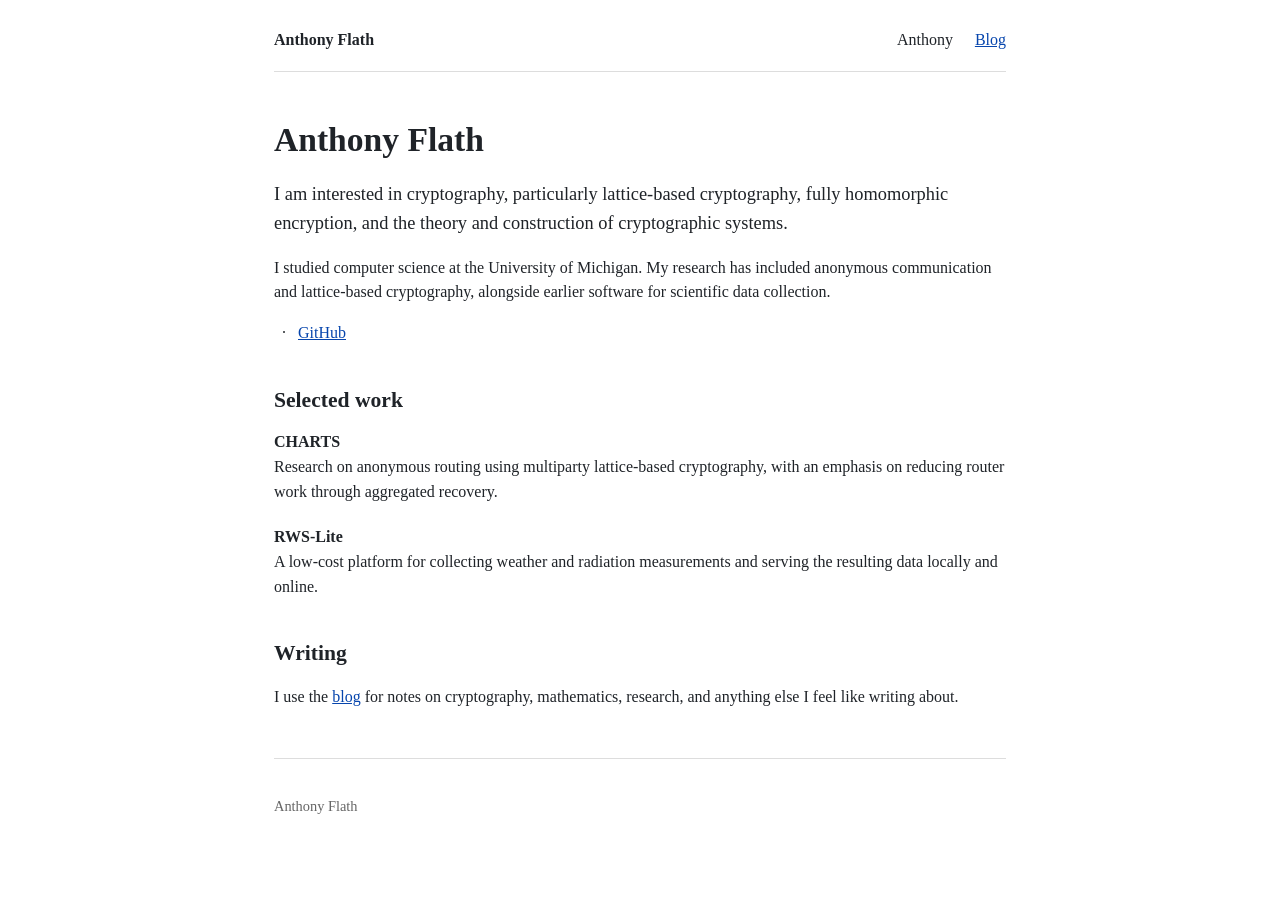
==== index.html @ e33ac689 "tmp" ====
<!doctype html>
<html lang="en">
<head>
  <meta charset="utf-8">
  <meta name="viewport" content="width=device-width, initial-scale=1">
  <meta name="description" content="Anthony Flath — computer science, cryptography, and research.">
  <title>Anthony Flath</title>
  <link rel="stylesheet" href="assets/style.css">
</head>
<body>
  <header class="site-header">
    <a class="site-name" href="./">Anthony Flath</a>
    <nav aria-label="Main navigation">
      <a class="active" href="./">Anthony</a>
      <a href="blog/">Blog</a>
    </nav>
  </header>

  <main>
    <h1>Anthony Flath</h1>
    <p class="lead">
      I am interested in cryptography, particularly lattice-based cryptography,
      fully homomorphic encryption, and the theory and construction of cryptographic systems.
    </p>

    <p>
      I studied computer science at the University of Michigan. My research has included
      anonymous communication and lattice-based cryptography, alongside earlier software
      for scientific data collection.
    </p>

    <p class="links">
      <span aria-hidden="true">·</span>
      <a href="https://github.com/anthony-s-flath">GitHub</a>
    </p>

    <section>
      <h2>Selected work</h2>

      <!-- Keep this list short. Delete anything you do not want on the site. -->
      <article class="work-item">
        <h3>CHARTS</h3>
        <p>
          Research on anonymous routing using multiparty lattice-based cryptography,
          with an emphasis on reducing router work through aggregated recovery.
        </p>
      </article>

      <article class="work-item">
        <h3>RWS-Lite</h3>
        <p>
          A low-cost platform for collecting weather and radiation measurements and
          serving the resulting data locally and online.
        </p>
      </article>
    </section>

    <section>
      <h2>Writing</h2>
      <p>
        I use the <a href="blog/">blog</a> for notes on cryptography, mathematics,
        research, and anything else I feel like writing about.
      </p>
    </section>
  </main>

  <footer>
    <p>Anthony Flath</p>
  </footer>
</body>
</html>
---- assets/style.css ----
:root {
  font-family: Georgia, "Times New Roman", serif;
  color: #1f2328;
  background: #fff;
  line-height: 1.55;
}

* { box-sizing: border-box; }

body {
  max-width: 780px;
  margin: 0 auto;
  padding: 0 24px;
}

.site-header {
  display: flex;
  justify-content: space-between;
  align-items: baseline;
  gap: 24px;
  padding: 28px 0 18px;
  border-bottom: 1px solid #ddd;
}

.site-name {
  color: inherit;
  font-weight: 700;
  text-decoration: none;
}

nav { white-space: nowrap; }
nav a { margin-left: 18px; }
nav a.active { color: inherit; text-decoration: none; }

a { color: #0645ad; }
a:hover { text-decoration-thickness: 2px; }

main { padding: 48px 0 32px; }
section { margin-top: 42px; }

h1, h2, h3 { line-height: 1.2; }
h1 { font-size: 2.1rem; margin: 0 0 20px; }
h2 { font-size: 1.35rem; margin-bottom: 18px; }
h3 { font-size: 1rem; margin-bottom: 4px; }

.lead { font-size: 1.15rem; }
.muted, .post-meta, figcaption { color: #666; }
.links span { margin: 0 8px; }
.work-item { margin: 0 0 22px; }
.work-item p { margin-top: 4px; }

.post-list {
  list-style: none;
  padding: 0;
}
.post-list li { margin: 0 0 14px; }
.post-list time {
  display: inline-block;
  width: 145px;
  color: #666;
}

figure { margin: 32px 0; }
figure img { width: 100%; height: auto; }
figcaption { font-size: .9rem; margin-top: 8px; }
code { font-family: ui-monospace, SFMono-Regular, Menlo, Consolas, monospace; }

footer {
  padding: 22px 0 40px;
  border-top: 1px solid #ddd;
  color: #666;
  font-size: .9rem;
}

@media (max-width: 560px) {
  .site-header { display: block; }
  nav { margin-top: 10px; }
  nav a { margin: 0 18px 0 0; }
  .post-list time { display: block; width: auto; }
}
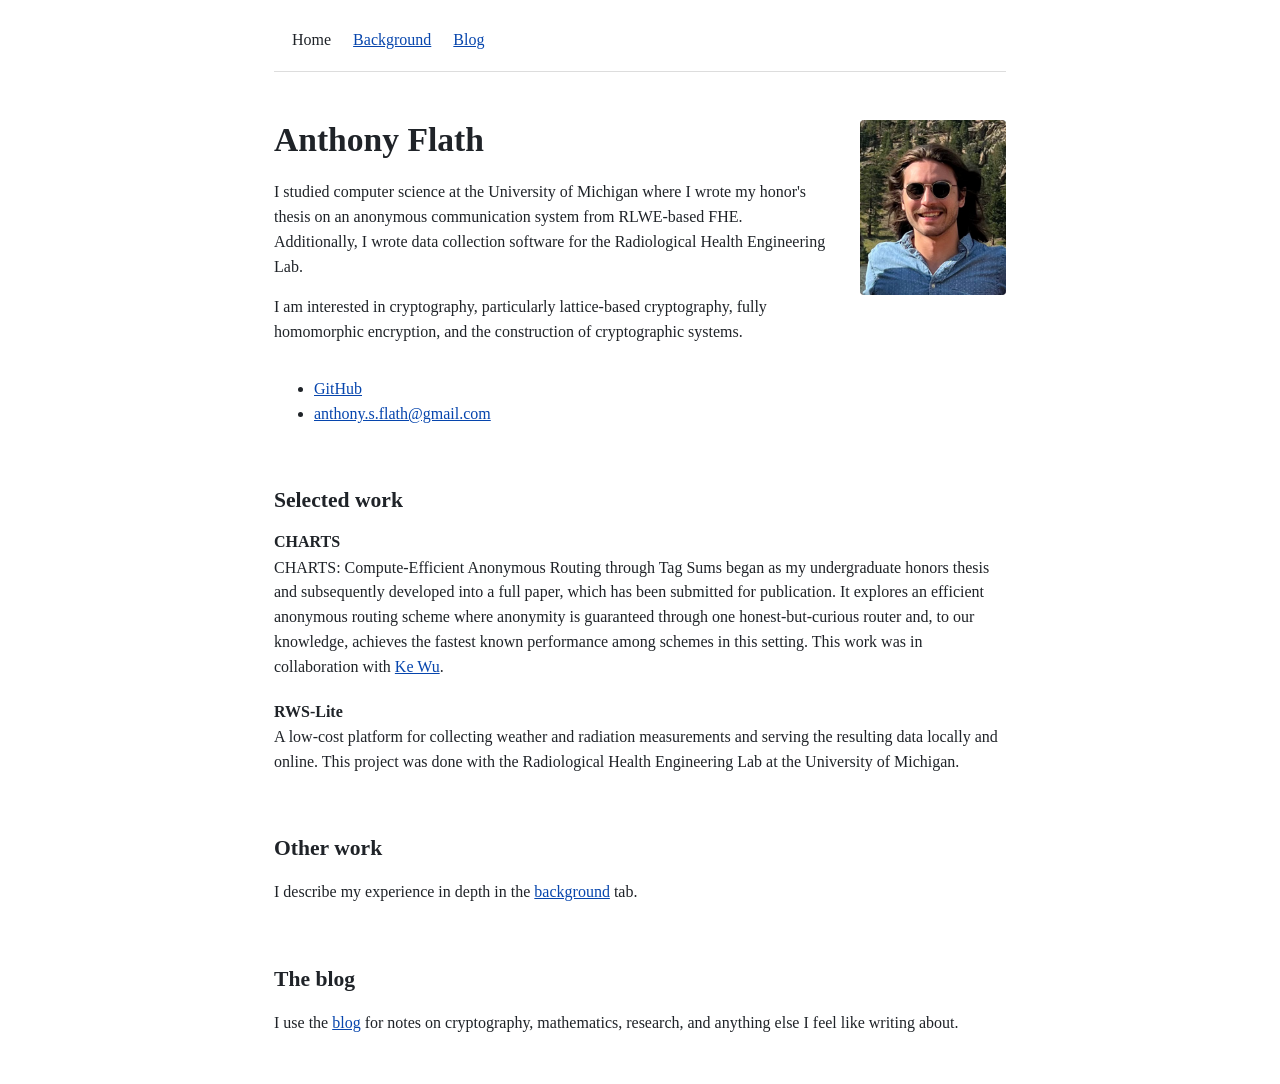
==== commit 790eae43: "initializing the site" ====
--- a/index.html
+++ b/index.html
@@ -1,71 +1,88 @@
 <!doctype html>
 <html lang="en">
+
 <head>
-  <meta charset="utf-8">
-  <meta name="viewport" content="width=device-width, initial-scale=1">
-  <meta name="description" content="Anthony Flath — computer science, cryptography, and research.">
-  <title>Anthony Flath</title>
-  <link rel="stylesheet" href="assets/style.css">
+    <meta charset="utf-8">
+    <meta name="viewport" content="width=device-width, initial-scale=1">
+    <meta name="description" content="Anthony Flath's website.">
+    <title>Anthony Flath</title>
+    <link rel="stylesheet" href="assets/style.css">
 </head>
+
 <body>
-  <header class="site-header">
-    <a class="site-name" href="./">Anthony Flath</a>
-    <nav aria-label="Main navigation">
-      <a class="active" href="./">Anthony</a>
-      <a href="blog/">Blog</a>
-    </nav>
-  </header>
+    <header class="site-header">
+        <nav aria-label="Main navigation">
+            <a class="active" href="./">Home</a>
+            <a href="background" aria-current="page">Background</a>
+            <a href="blog/">Blog</a>
+        </nav>
+    </header>
 
-  <main>
-    <h1>Anthony Flath</h1>
-    <p class="lead">
-      I am interested in cryptography, particularly lattice-based cryptography,
-      fully homomorphic encryption, and the theory and construction of cryptographic systems.
-    </p>
+    <main>
+        <div class="intro">
+            <div class="intro-text">
+                <h1>Anthony Flath</h1>
+                <p>
+                    I studied computer science at the University of Michigan where I wrote my honor's thesis on an
+                    anonymous communication system from RLWE-based FHE.
+                    Additionally, I wrote data collection software for the Radiological Health Engineering Lab.
+                </p>
+                <p>
+                    I am interested in cryptography, particularly lattice-based cryptography, fully homomorphic
+                    encryption, and the construction of cryptographic systems.
+                </p>
+            </div>
 
-    <p>
-      I studied computer science at the University of Michigan. My research has included
-      anonymous communication and lattice-based cryptography, alongside earlier software
-      for scientific data collection.
-    </p>
+            <img class="profile-photo" src="assets/profile.png" alt="Anthony Flath">
+        </div>
 
-    <p class="links">
-      <span aria-hidden="true">·</span>
-      <a href="https://github.com/anthony-s-flath">GitHub</a>
-    </p>
 
-    <section>
-      <h2>Selected work</h2>
 
-      <!-- Keep this list short. Delete anything you do not want on the site. -->
-      <article class="work-item">
-        <h3>CHARTS</h3>
-        <p>
-          Research on anonymous routing using multiparty lattice-based cryptography,
-          with an emphasis on reducing router work through aggregated recovery.
-        </p>
-      </article>
+        <ul class="links">
+                <li><a href="https://github.com/anthony-s-flath">GitHub</a></li>
+                <li><a href="mailto:anthony.s.flath@gmail.com">anthony.s.flath@gmail.com</a></li>
+        </ul>
 
-      <article class="work-item">
-        <h3>RWS-Lite</h3>
-        <p>
-          A low-cost platform for collecting weather and radiation measurements and
-          serving the resulting data locally and online.
-        </p>
-      </article>
-    </section>
+        <section>
+            <h2>Selected work</h2>
 
-    <section>
-      <h2>Writing</h2>
-      <p>
-        I use the <a href="blog/">blog</a> for notes on cryptography, mathematics,
-        research, and anything else I feel like writing about.
-      </p>
-    </section>
-  </main>
+            <article class="work-item">
+                <h3>CHARTS</h3>
+                <p>
+                    CHARTS: Compute-Efficient Anonymous Routing through Tag Sums began as my undergraduate honors thesis
+                    and subsequently developed into a full paper, which has been submitted for publication.
+                    It explores an efficient anonymous routing scheme where anonymity is guaranteed through one
+                    honest-but-curious router and, to our knowledge, achieves the fastest known performance among
+                    schemes in this setting.
+                    This work was in collaboration with <a href="https://kewucse.com">Ke Wu</a>.
+                </p>
+            </article>
 
-  <footer>
-    <p>Anthony Flath</p>
-  </footer>
+            <article class="work-item">
+                <h3>RWS-Lite</h3>
+                <p>
+                    A low-cost platform for collecting weather and radiation measurements and serving the resulting data
+                    locally and online.
+                    This project was done with the Radiological Health Engineering Lab at the University of Michigan.
+                </p>
+            </article>
+        </section>
+
+        <section>
+            <h2>Other work</h2>
+            <p>
+                I describe my experience in depth in the <a href="background/">background</a> tab.
+            </p>
+        </section>
+
+        <section>
+            <h2>The blog</h2>
+            <p>
+                I use the <a href="blog/">blog</a> for notes on cryptography, mathematics, research, and anything else I
+                feel like writing about.
+            </p>
+        </section>
+    </main>
 </body>
+
 </html>
--- a/assets/style.css
+++ b/assets/style.css
@@ -36,7 +36,7 @@
 a:hover { text-decoration-thickness: 2px; }
 
 main { padding: 48px 0 32px; }
-section { margin-top: 42px; }
+section { margin-top: 62px; }
 
 h1, h2, h3 { line-height: 1.2; }
 h1 { font-size: 2.1rem; margin: 0 0 20px; }
@@ -78,3 +78,30 @@
   nav a { margin: 0 18px 0 0; }
   .post-list time { display: block; width: auto; }
 }
+
+.intro {
+  display: flex;
+  align-items: flex-start;
+  justify-content: space-between;
+  gap: 2rem;
+}
+
+.profile-photo {
+  width: 150px;
+  height: 175px;
+  object-fit: cover;
+  border-radius: 4px;
+}
+
+#experience article {
+    padding: 0 0 1rem;
+    border-bottom: 1px solid #ddd;
+}
+
+.subtitle {
+    margin-top: -0.5rem;
+    margin-bottom: 2.5rem;
+    color: #666;
+    font-size: 0.95rem;
+}
+
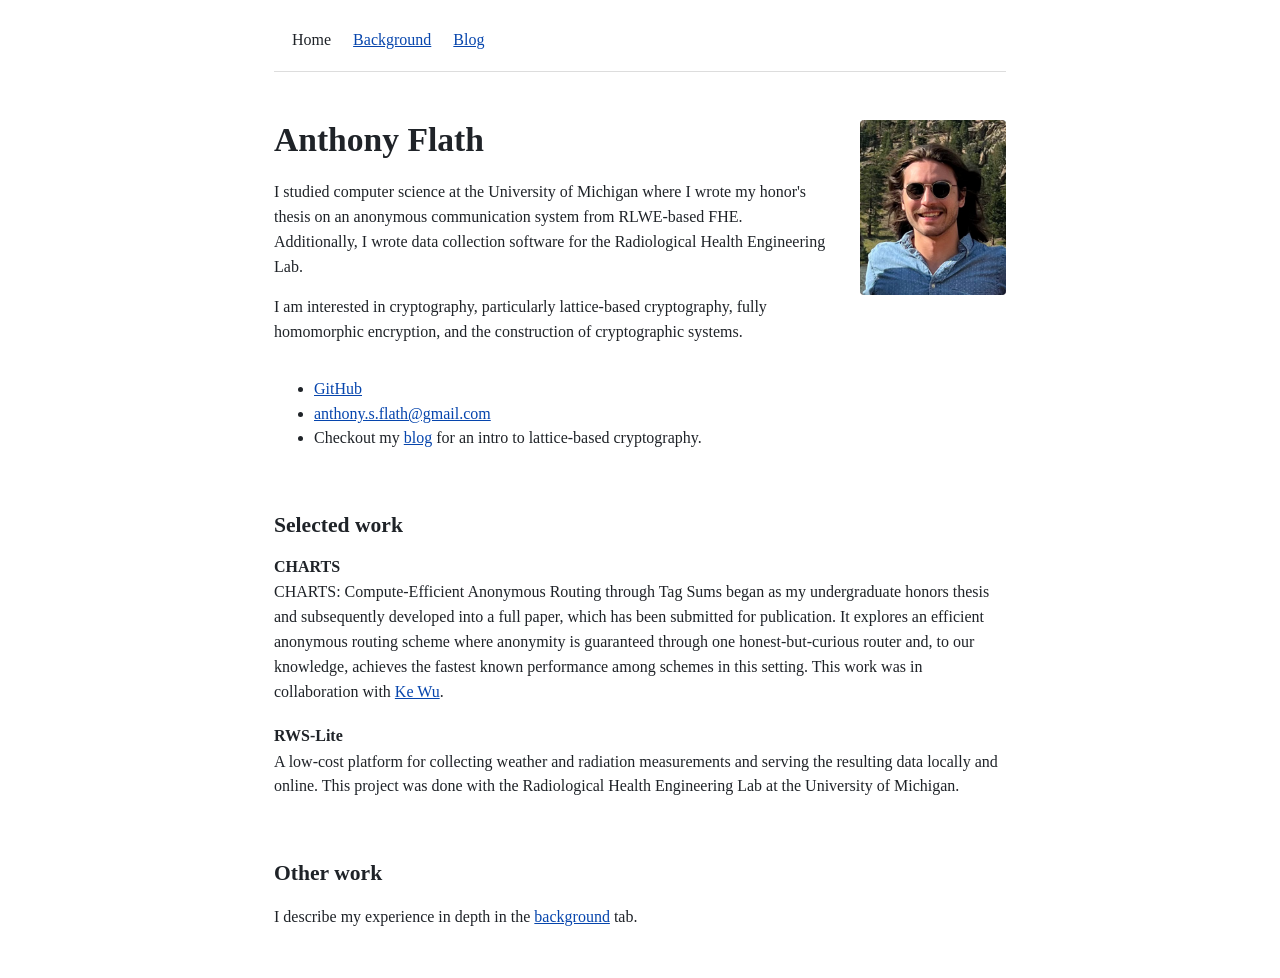
==== commit 96ed70ed: "updated landing page" ====
--- a/index.html
+++ b/index.html
@@ -6,14 +6,14 @@
     <meta name="viewport" content="width=device-width, initial-scale=1">
     <meta name="description" content="Anthony Flath's website.">
     <title>Anthony Flath</title>
-    <link rel="stylesheet" href="assets/style.css">
+    <link rel="stylesheet" href="/assets/css/style.css">
 </head>
 
 <body>
     <header class="site-header">
         <nav aria-label="Main navigation">
             <a class="active" href="./">Home</a>
-            <a href="background" aria-current="page">Background</a>
+            <a href="background/" aria-current="page">Background</a>
             <a href="blog/">Blog</a>
         </nav>
     </header>
@@ -33,7 +33,7 @@
                 </p>
             </div>
 
-            <img class="profile-photo" src="assets/profile.png" alt="Anthony Flath">
+            <img class="profile-photo" src="assets/png/profile.png" alt="Anthony Flath">
         </div>
 
 
@@ -41,6 +41,7 @@
         <ul class="links">
                 <li><a href="https://github.com/anthony-s-flath">GitHub</a></li>
                 <li><a href="mailto:anthony.s.flath@gmail.com">anthony.s.flath@gmail.com</a></li>
+                <li>Checkout my <a href="/blog/">blog</a> for an intro to lattice-based cryptography.</li>
         </ul>
 
         <section>
@@ -74,14 +75,6 @@
                 I describe my experience in depth in the <a href="background/">background</a> tab.
             </p>
         </section>
-
-        <section>
-            <h2>The blog</h2>
-            <p>
-                I use the <a href="blog/">blog</a> for notes on cryptography, mathematics, research, and anything else I
-                feel like writing about.
-            </p>
-        </section>
     </main>
 </body>
 
--- a/assets/css/style.css
+++ b/assets/css/style.css
@@ -0,0 +1,107 @@
+:root {
+  font-family: Georgia, "Times New Roman", serif;
+  color: #1f2328;
+  background: #fff;
+  line-height: 1.55;
+}
+
+* { box-sizing: border-box; }
+
+body {
+  max-width: 780px;
+  margin: 0 auto;
+  padding: 0 24px;
+}
+
+.site-header {
+  display: flex;
+  justify-content: space-between;
+  align-items: baseline;
+  gap: 24px;
+  padding: 28px 0 18px;
+  border-bottom: 1px solid #ddd;
+}
+
+.site-name {
+  color: inherit;
+  font-weight: 700;
+  text-decoration: none;
+}
+
+nav { white-space: nowrap; }
+nav a { margin-left: 18px; }
+nav a.active { color: inherit; text-decoration: none; }
+
+a { color: #0645ad; }
+a:hover { text-decoration-thickness: 2px; }
+
+main { padding: 48px 0 32px; }
+section { margin-top: 62px; }
+
+h1, h2, h3 { line-height: 1.2; }
+h1 { font-size: 2.1rem; margin: 0 0 20px; }
+h2 { font-size: 1.35rem; margin-bottom: 18px; }
+h3 { font-size: 1rem; margin-bottom: 4px; }
+
+.lead { font-size: 1.15rem; }
+.muted, .post-meta, figcaption { color: #666; }
+.links span { margin: 0 8px; }
+.work-item { margin: 0 0 22px; }
+.work-item p { margin-top: 4px; }
+
+.post-list {
+  list-style: none;
+  padding: 0;
+}
+.post-list li { margin: 0 0 14px; }
+.post-list time {
+  display: inline-block;
+  width: 145px;
+  color: #666;
+}
+
+figure { margin: 32px 0; }
+figure img { width: 100%; height: auto; }
+figcaption { font-size: .9rem; margin-top: 8px; }
+code { font-family: ui-monospace, SFMono-Regular, Menlo, Consolas, monospace; }
+
+footer {
+  padding: 22px 0 40px;
+  border-top: 1px solid #ddd;
+  color: #666;
+  font-size: .9rem;
+}
+
+@media (max-width: 560px) {
+  .site-header { display: block; }
+  nav { margin-top: 10px; }
+  nav a { margin: 0 18px 0 0; }
+  .post-list time { display: block; width: auto; }
+}
+
+.intro {
+  display: flex;
+  align-items: flex-start;
+  justify-content: space-between;
+  gap: 2rem;
+}
+
+.profile-photo {
+  width: 150px;
+  height: 175px;
+  object-fit: cover;
+  border-radius: 4px;
+}
+
+#experience article {
+    padding: 0 0 1rem;
+    border-bottom: 1px solid #ddd;
+}
+
+.subtitle {
+    margin-top: -0.5rem;
+    margin-bottom: 2.5rem;
+    color: #666;
+    font-size: 0.95rem;
+}
+
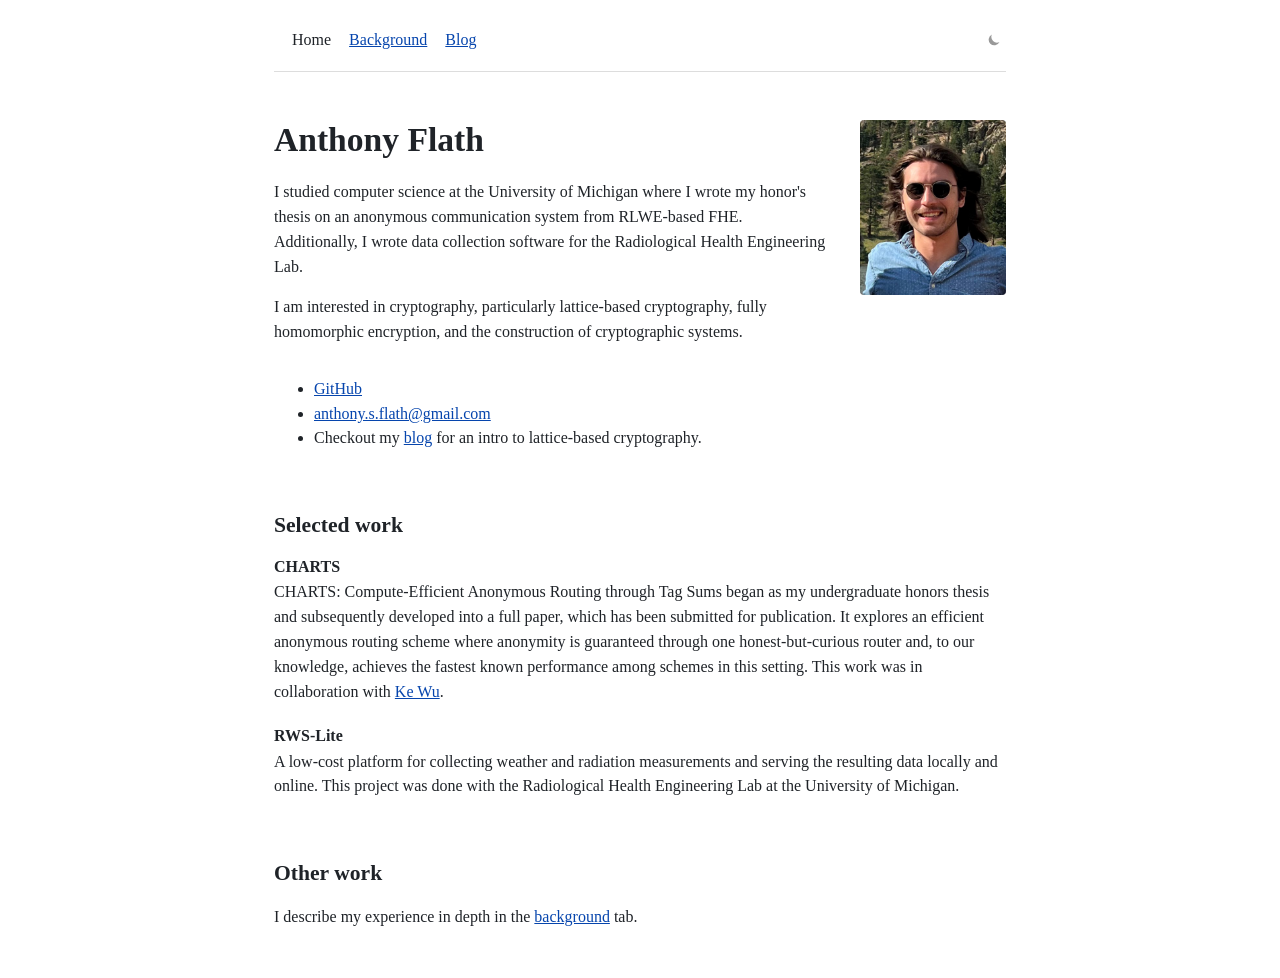
==== commit 8a2e2ade: "night button because my eyes hurt" ====
--- a/index.html
+++ b/index.html
@@ -7,6 +7,7 @@
     <meta name="description" content="Anthony Flath's website.">
     <title>Anthony Flath</title>
     <link rel="stylesheet" href="/assets/css/style.css">
+    <script src="/assets/js/theme.js"></script>
 </head>
 
 <body>
--- a/assets/css/style.css
+++ b/assets/css/style.css
@@ -1,11 +1,32 @@
 :root {
   font-family: Georgia, "Times New Roman", serif;
-  color: #1f2328;
-  background: #fff;
+
+  --background: #fff;
+  --foreground: #1f2328;
+  --muted: #666;
+  --verymuted: #999;
+  --border: #ddd;
+  --link: #0645ad;
+
+  color: var(--foreground);
+  background: var(--background);
+  color-scheme: light;
   line-height: 1.55;
 }
 
-* { box-sizing: border-box; }
+html[data-theme="dark"] {
+  --background: #0d1117;
+  --foreground: #e6edf3;
+  --muted: #9da7b3;
+  --border: #30363d;
+  --link: #58a6ff;
+
+  color-scheme: dark;
+}
+
+* {
+  box-sizing: border-box;
+}
 
 body {
   max-width: 780px;
@@ -19,7 +40,7 @@
   align-items: baseline;
   gap: 24px;
   padding: 28px 0 18px;
-  border-bottom: 1px solid #ddd;
+  border-bottom: 1px solid var(--border);
 }
 
 .site-name {
@@ -28,55 +49,119 @@
   text-decoration: none;
 }
 
-nav { white-space: nowrap; }
-nav a { margin-left: 18px; }
-nav a.active { color: inherit; text-decoration: none; }
-
-a { color: #0645ad; }
-a:hover { text-decoration-thickness: 2px; }
-
-main { padding: 48px 0 32px; }
-section { margin-top: 62px; }
-
-h1, h2, h3 { line-height: 1.2; }
-h1 { font-size: 2.1rem; margin: 0 0 20px; }
-h2 { font-size: 1.35rem; margin-bottom: 18px; }
-h3 { font-size: 1rem; margin-bottom: 4px; }
-
-.lead { font-size: 1.15rem; }
-.muted, .post-meta, figcaption { color: #666; }
-.links span { margin: 0 8px; }
-.work-item { margin: 0 0 22px; }
-.work-item p { margin-top: 4px; }
+nav {
+  white-space: nowrap;
+  display: flex;
+  align-items: baseline;
+  width: 100%;
+}
+
+nav a {
+  margin-left: 18px;
+}
+
+nav a.active {
+  color: inherit;
+  text-decoration: none;
+}
+
+a {
+  color: var(--link);
+}
+
+a:hover {
+  text-decoration-thickness: 2px;
+}
+
+main {
+  padding: 48px 0 32px;
+}
+
+section {
+  margin-top: 62px;
+}
+
+h1,
+h2,
+h3 {
+  line-height: 1.2;
+}
+
+h1 {
+  font-size: 2.1rem;
+  margin: 0 0 20px;
+}
+
+h2 {
+  font-size: 1.35rem;
+  margin-bottom: 18px;
+}
+
+h3 {
+  font-size: 1rem;
+  margin-bottom: 4px;
+}
+
+.lead {
+  font-size: 1.15rem;
+}
+
+.muted,
+.post-meta,
+figcaption {
+  color: var(--muted);
+}
+
+.links span {
+  margin: 0 8px;
+}
+
+.work-item {
+  margin: 0 0 22px;
+}
+
+.work-item p {
+  margin-top: 4px;
+}
 
 .post-list {
   list-style: none;
   padding: 0;
 }
-.post-list li { margin: 0 0 14px; }
+
+.post-list li {
+  margin: 0 0 14px;
+}
+
 .post-list time {
   display: inline-block;
   width: 145px;
-  color: #666;
-}
-
-figure { margin: 32px 0; }
-figure img { width: 100%; height: auto; }
-figcaption { font-size: .9rem; margin-top: 8px; }
-code { font-family: ui-monospace, SFMono-Regular, Menlo, Consolas, monospace; }
+  color: var(--muted);
+}
+
+figure {
+  margin: 32px 0;
+}
+
+figure img {
+  width: 100%;
+  height: auto;
+}
+
+figcaption {
+  font-size: .9rem;
+  margin-top: 8px;
+}
+
+code {
+  font-family: ui-monospace, SFMono-Regular, Menlo, Consolas, monospace;
+}
 
 footer {
   padding: 22px 0 40px;
-  border-top: 1px solid #ddd;
-  color: #666;
+  border-top: 1px solid var(--border);
+  color: var(--muted);
   font-size: .9rem;
-}
-
-@media (max-width: 560px) {
-  .site-header { display: block; }
-  nav { margin-top: 10px; }
-  nav a { margin: 0 18px 0 0; }
-  .post-list time { display: block; width: auto; }
 }
 
 .intro {
@@ -94,14 +179,98 @@
 }
 
 #experience article {
-    padding: 0 0 1rem;
-    border-bottom: 1px solid #ddd;
+  padding: 0 0 1rem;
+  border-bottom: 1px solid var(--border);
 }
 
 .subtitle {
-    margin-top: -0.5rem;
-    margin-bottom: 2.5rem;
-    color: #666;
-    font-size: 0.95rem;
-}
-
+  margin-top: -0.5rem;
+  margin-bottom: 2.5rem;
+  color: var(--muted);
+  font-size: 0.95rem;
+}
+
+
+/*
+ * Theme control
+ */
+
+.theme-toggle {
+  margin-left: auto;
+  width: 24px;
+  height: 24px;
+  padding: 2px;
+  border: 0;
+  border-radius: 4px;
+  background: transparent;
+  color: var(--verymuted);
+
+  display: inline-flex;
+  align-self: center;
+  align-items: center;
+  justify-content: center;
+
+  font: inherit;
+  line-height: 1;
+
+  cursor: pointer;
+
+  transition: color 0.15s ease;
+}
+
+.theme-toggle:hover {
+  color: var(--foreground);
+}
+
+.theme-toggle:focus-visible {
+  outline: 1px solid var(--border);
+  outline-offset: 2px;
+}
+
+.theme-icon {
+  display: inline-flex;
+  width: 16px;
+  height: 16px;
+}
+
+.theme-icon svg {
+  display: block;
+  width: 100%;
+  height: 100%;
+}
+
+.theme-icon-sun {
+  display: none;
+}
+
+html[data-theme="dark"] .theme-icon-moon {
+  display: none;
+}
+
+html[data-theme="dark"] .theme-icon-sun {
+  display: inline-flex;
+}
+
+
+@media (max-width: 560px) {
+  .site-header {
+    display: block;
+  }
+
+  nav {
+    margin-top: 10px;
+  }
+
+  nav a {
+    margin: 0 18px 0 0;
+  }
+
+  .theme-toggle {
+    margin-left: auto;
+  }
+
+  .post-list time {
+    display: block;
+    width: auto;
+  }
+}
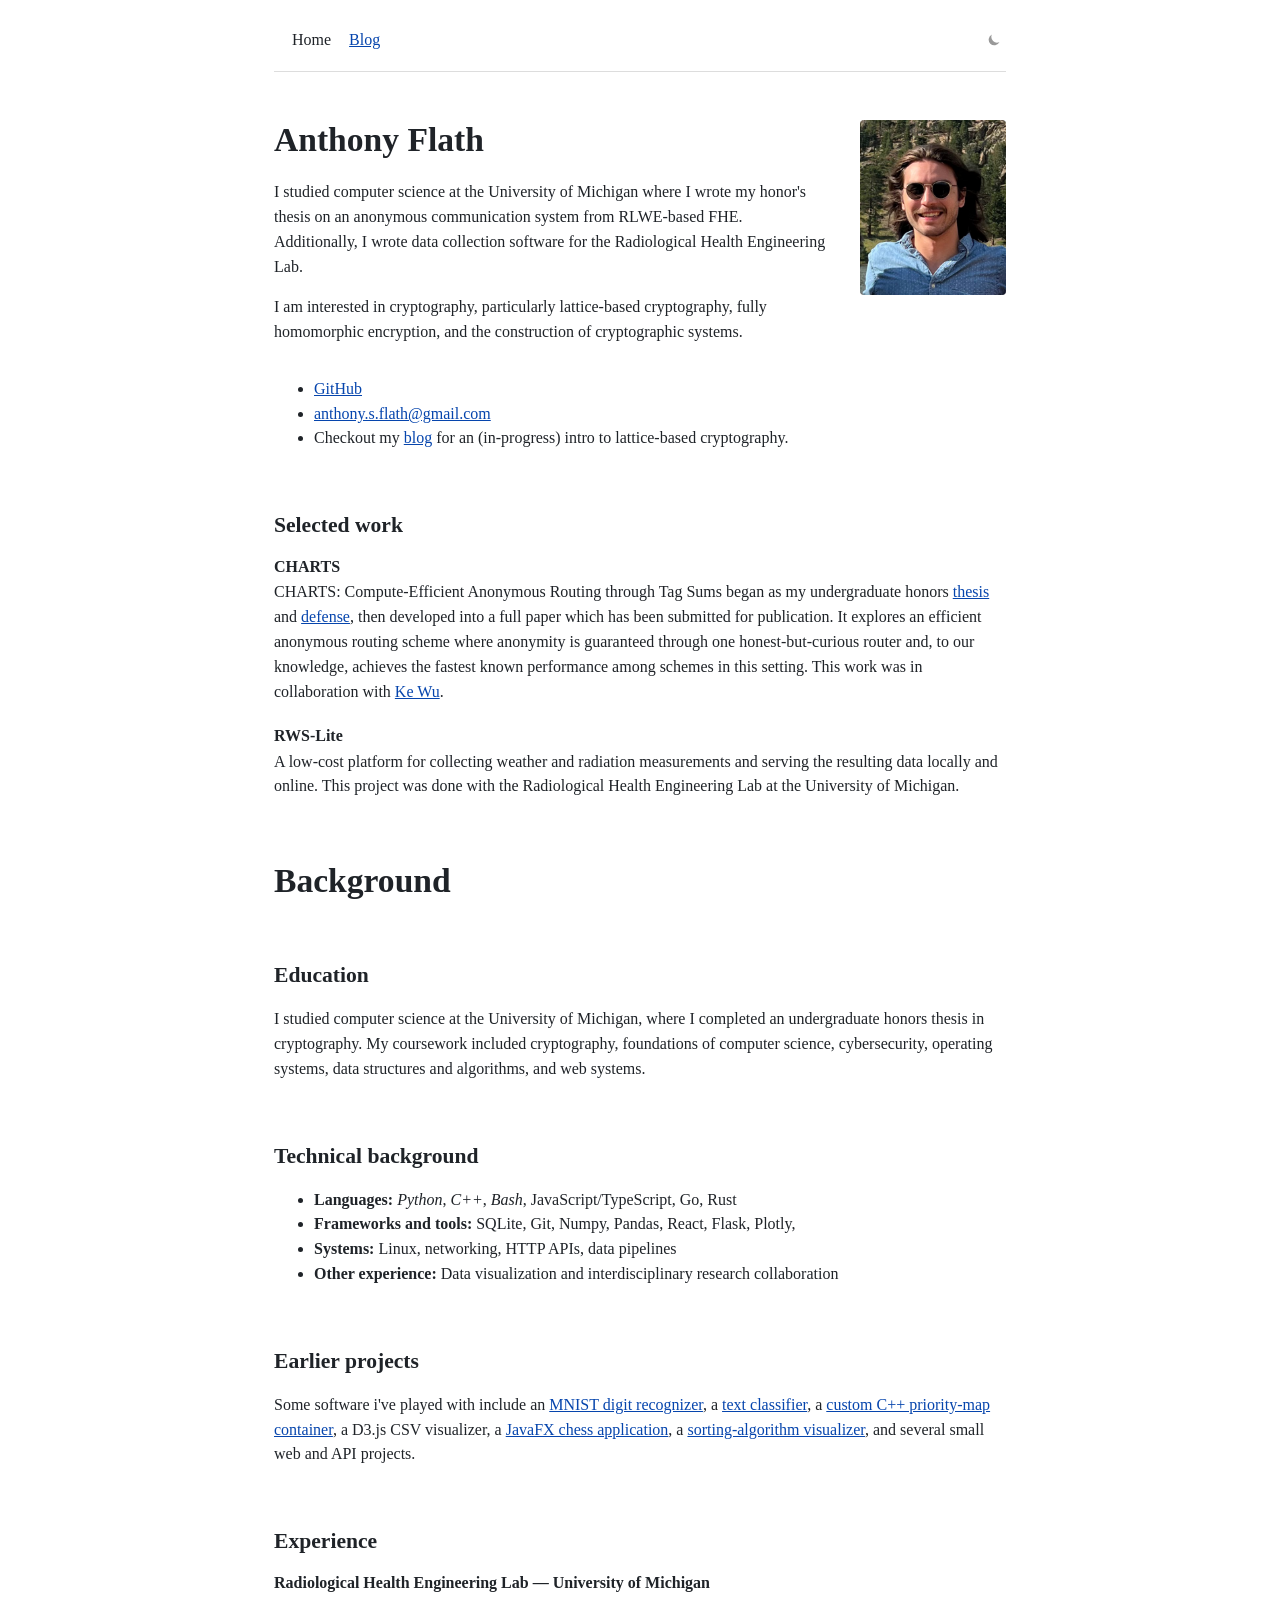
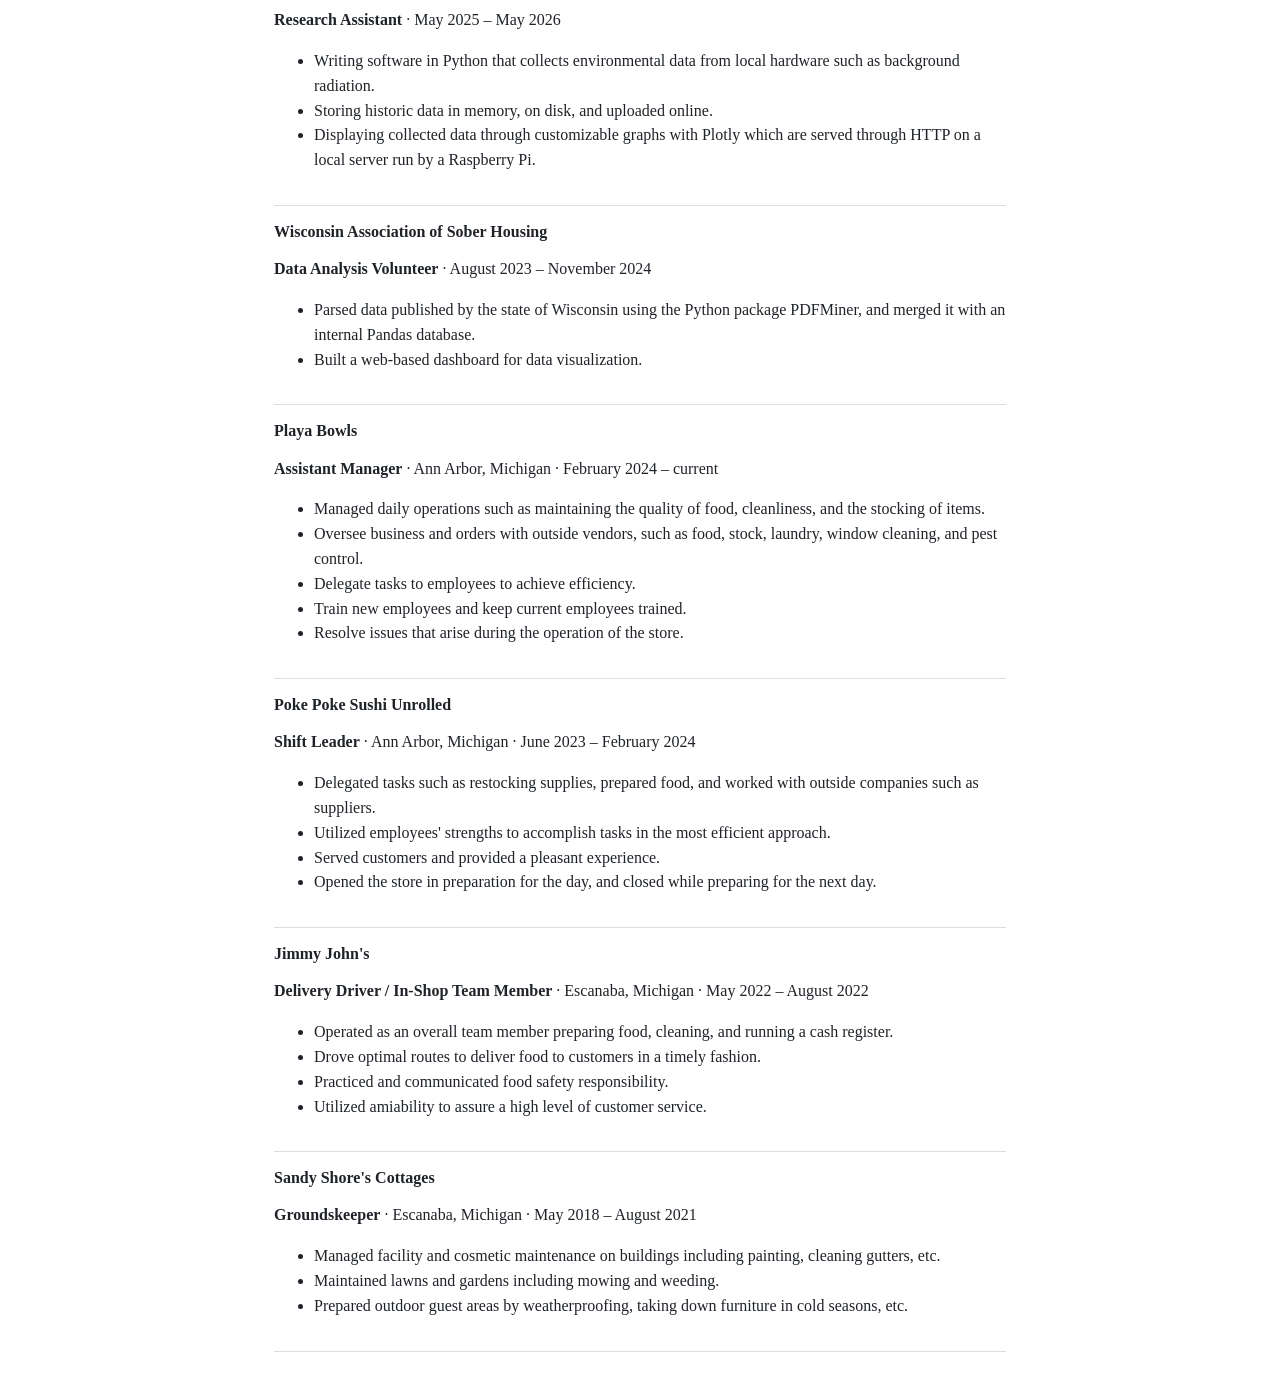
==== commit 51dbe559: "rm background, added blog introduction" ====
--- a/index.html
+++ b/index.html
@@ -1,3 +1,4 @@
+
 <!doctype html>
 <html lang="en">
 
@@ -14,7 +15,6 @@
     <header class="site-header">
         <nav aria-label="Main navigation">
             <a class="active" href="./">Home</a>
-            <a href="background/" aria-current="page">Background</a>
             <a href="blog/">Blog</a>
         </nav>
     </header>
@@ -40,9 +40,9 @@
 
 
         <ul class="links">
-                <li><a href="https://github.com/anthony-s-flath">GitHub</a></li>
-                <li><a href="mailto:anthony.s.flath@gmail.com">anthony.s.flath@gmail.com</a></li>
-                <li>Checkout my <a href="/blog/">blog</a> for an intro to lattice-based cryptography.</li>
+            <li><a href="https://github.com/anthony-s-flath">GitHub</a></li>
+            <li><a href="mailto:anthony.s.flath@gmail.com">anthony.s.flath@gmail.com</a></li>
+            <li>Checkout my <a href="/blog/">blog</a> for an (in-progress) intro to lattice-based cryptography.</li>
         </ul>
 
         <section>
@@ -51,8 +51,10 @@
             <article class="work-item">
                 <h3>CHARTS</h3>
                 <p>
-                    CHARTS: Compute-Efficient Anonymous Routing through Tag Sums began as my undergraduate honors thesis
-                    and subsequently developed into a full paper, which has been submitted for publication.
+                    CHARTS: Compute-Efficient Anonymous Routing through Tag Sums began as my undergraduate honors
+                    <a href="/assets/docs/Flath_thesis.pdf">thesis</a>
+                    and <a href="/assets/docs/Flath_oral.pdf">defense</a>,
+                    then developed into a full paper which has been submitted for publication.
                     It explores an efficient anonymous routing scheme where anonymity is guaranteed through one
                     honest-but-curious router and, to our knowledge, achieves the fastest known performance among
                     schemes in this setting.
@@ -70,11 +72,144 @@
             </article>
         </section>
 
+
+
+
         <section>
-            <h2>Other work</h2>
-            <p>
-                I describe my experience in depth in the <a href="background/">background</a> tab.
-            </p>
+            <h1>Background</h1>
+
+            <section id="education">
+                <h2>Education</h2>
+                <p>
+                    I studied computer science at the University of Michigan, where I completed
+                    an undergraduate honors thesis in cryptography. My coursework included
+                    cryptography, foundations of computer science, cybersecurity, operating
+                    systems, data structures and algorithms, and web systems.
+                </p>
+            </section>
+
+
+            <section id="technical-background">
+                <h2>Technical background</h2>
+                <ul>
+                    <li>
+                        <strong>Languages:</strong>
+                            <em>Python</em>, <em>C++</em>, <em>Bash</em>, JavaScript/TypeScript, Go, Rust
+                    </li>
+                    <li>
+                        <strong>Frameworks and tools:</strong>
+                        SQLite, Git, Numpy, Pandas, React, Flask, Plotly,
+                    </li>
+                    <li>
+                        <strong>Systems:</strong>
+                        Linux, networking, HTTP APIs, data pipelines
+                    </li>
+                    <li>
+                        <strong>Other experience:</strong>
+                        Data visualization and interdisciplinary research collaboration
+                    </li>
+                </ul>
+            </section>
+
+
+            <section id="earlier-projects">
+                <h2>Earlier projects</h2>
+                <p>
+                    Some software i've played with include an
+                    <a href="https://github.com/anthony-s-flath/NumberIdentifier">MNIST digit recognizer</a>,
+                    a <a href="https://github.com/anthony-s-flath/TextClassifier">text classifier</a>,
+                    a <a href="https://github.com/anthony-s-flath/PriorityMap">custom C++ priority-map container</a>,
+                    a D3.js CSV visualizer,
+                    a <a href="https://github.com/anthony-s-flath/Chess">JavaFX chess application</a>,
+                    a <a href="https://github.com/anthony-s-flath/Sorting-Algorithms">sorting-algorithm visualizer</a>,
+                    and several small web and API projects.
+                </p>
+            </section>
+
+            <section id="experience">
+                <h2>Experience</h2>
+
+                <article>
+                    <h3>Radiological Health Engineering Lab — University of Michigan</h3>
+                    <p><strong>Research Assistant</strong> · May 2025 – May 2026</p>
+                    <ul>
+                        <li>Writing software in Python that collects environmental data from local hardware such as
+                            background radiation.</li>
+                        <li>Storing historic data in memory, on disk, and uploaded online.</li>
+                        <li>Displaying collected data through customizable graphs with Plotly which are served through
+                            HTTP
+                            on a local server run by a Raspberry Pi.</li>
+                    </ul>
+                </article>
+
+                <article>
+                    <h3>Wisconsin Association of Sober Housing</h3>
+                    <p><strong>Data Analysis Volunteer</strong> · August 2023 – November 2024</p>
+                    <ul>
+                        <li>Parsed data published by the state of Wisconsin using the Python package PDFMiner, and
+                            merged it
+                            with an internal Pandas database.</li>
+                        <li>Built a web-based dashboard for data visualization.</li>
+                    </ul>
+                </article>
+
+                <article>
+                    <h3>Playa Bowls</h3>
+                    <p><strong>Assistant Manager</strong> · Ann Arbor, Michigan · February 2024 – current</p>
+                    <ul>
+                        <li>Managed daily operations such as maintaining the quality of food, cleanliness, and the
+                            stocking
+                            of items.</li>
+                        <li>Oversee business and orders with outside vendors, such as food, stock, laundry, window
+                            cleaning,
+                            and pest control.</li>
+                        <li>Delegate tasks to employees to achieve efficiency.</li>
+                        <li>Train new employees and keep current employees trained.</li>
+                        <li>Resolve issues that arise during the operation of the store.</li>
+                    </ul>
+                </article>
+
+                <article>
+                    <h3>Poke Poke Sushi Unrolled</h3>
+                    <p><strong>Shift Leader</strong> · Ann Arbor, Michigan · June 2023 – February 2024</p>
+                    <ul>
+                        <li>Delegated tasks such as restocking supplies, prepared food, and worked with outside
+                            companies
+                            such as suppliers.</li>
+                        <li>Utilized employees' strengths to accomplish tasks in the most efficient approach.</li>
+                        <li>Served customers and provided a pleasant experience.</li>
+                        <li>Opened the store in preparation for the day, and closed while preparing for the next day.
+                        </li>
+                    </ul>
+                </article>
+
+                <article>
+                    <h3>Jimmy John's</h3>
+                    <p><strong>Delivery Driver / In-Shop Team Member</strong> · Escanaba, Michigan · May 2022 – August
+                        2022
+                    </p>
+                    <ul>
+                        <li>Operated as an overall team member preparing food, cleaning, and running a cash register.
+                        </li>
+                        <li>Drove optimal routes to deliver food to customers in a timely fashion.</li>
+                        <li>Practiced and communicated food safety responsibility.</li>
+                        <li>Utilized amiability to assure a high level of customer service.</li>
+                    </ul>
+                </article>
+
+                <article>
+                    <h3>Sandy Shore's Cottages</h3>
+                    <p><strong>Groundskeeper</strong> · Escanaba, Michigan · May 2018 – August 2021</p>
+                    <ul>
+                        <li>Managed facility and cosmetic maintenance on buildings including painting, cleaning gutters,
+                            etc.</li>
+                        <li>Maintained lawns and gardens including mowing and weeding.</li>
+                        <li>Prepared outdoor guest areas by weatherproofing, taking down furniture in cold seasons, etc.
+                        </li>
+                    </ul>
+                </article>
+            </section>
+
         </section>
     </main>
 </body>
--- a/assets/css/style.css
+++ b/assets/css/style.css
@@ -183,12 +183,6 @@
   border-bottom: 1px solid var(--border);
 }
 
-.subtitle {
-  margin-top: -0.5rem;
-  margin-bottom: 2.5rem;
-  color: var(--muted);
-  font-size: 0.95rem;
-}
 
 
 /*
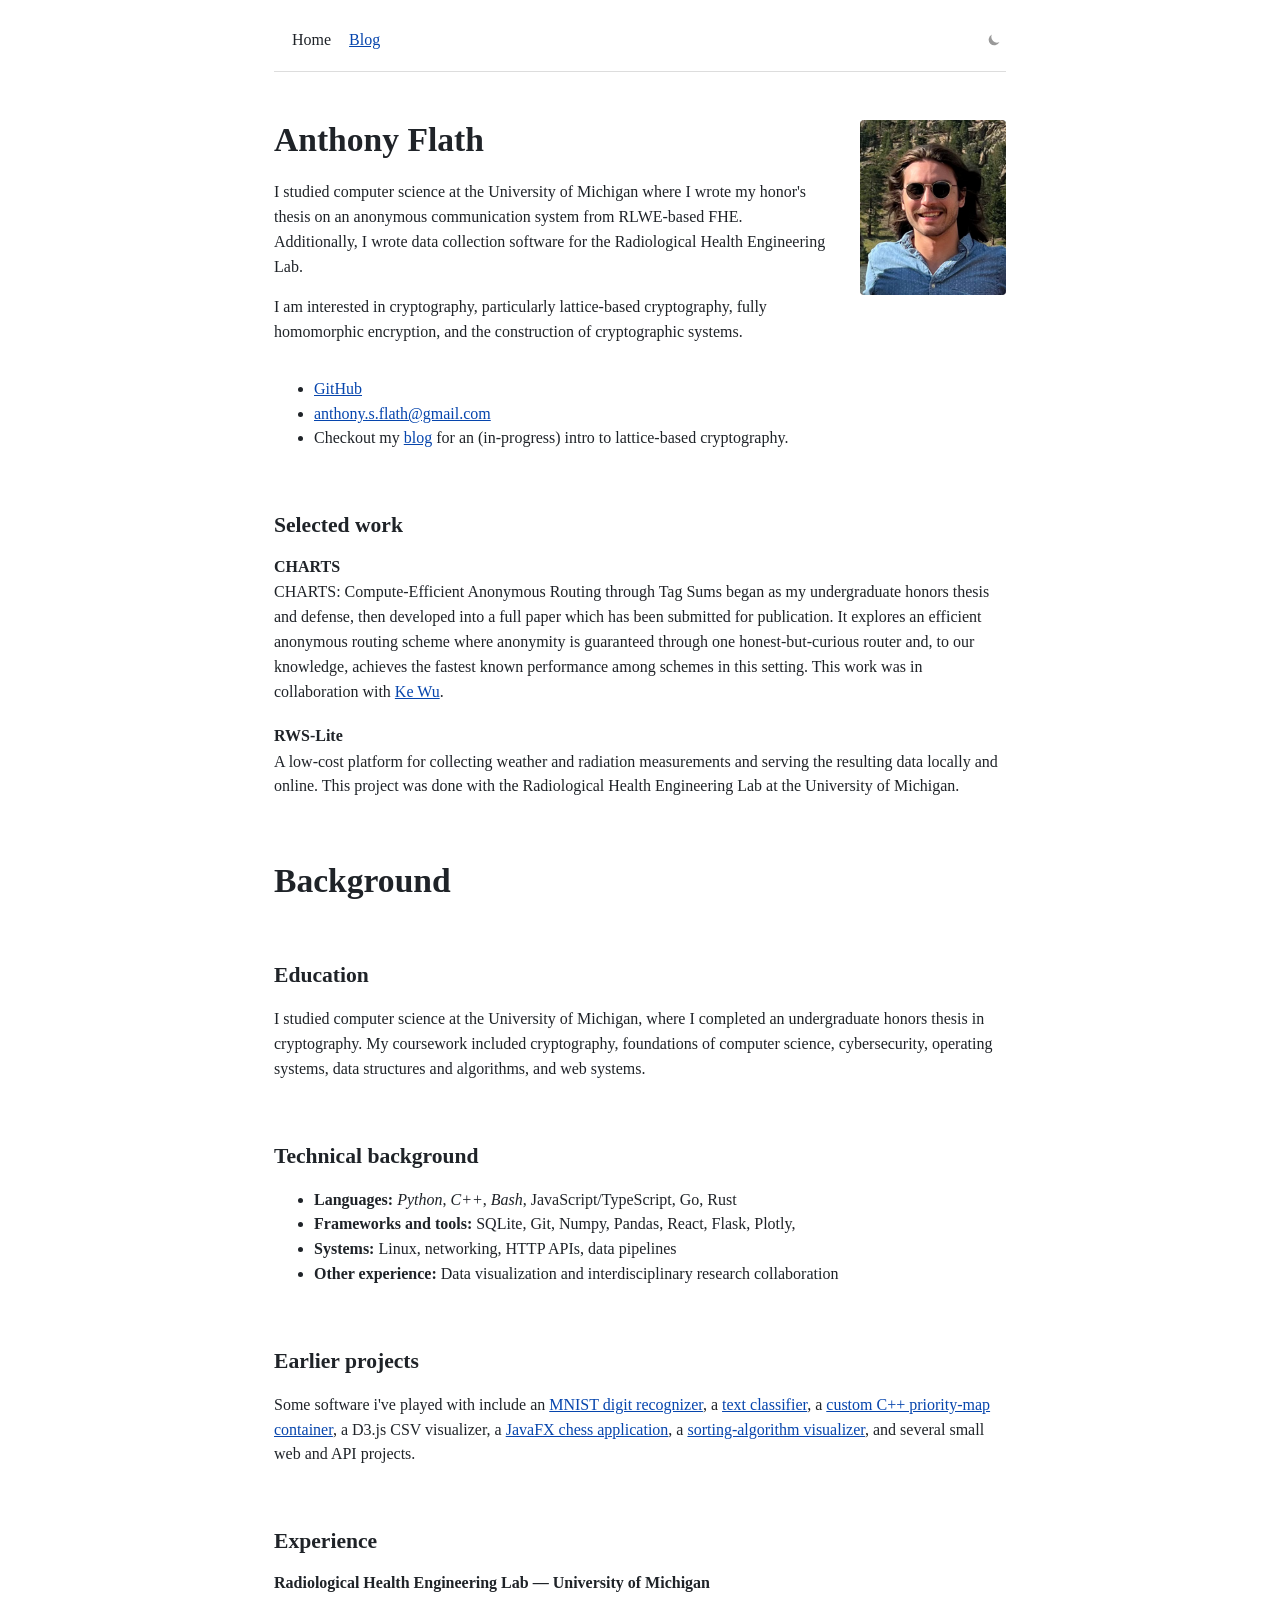
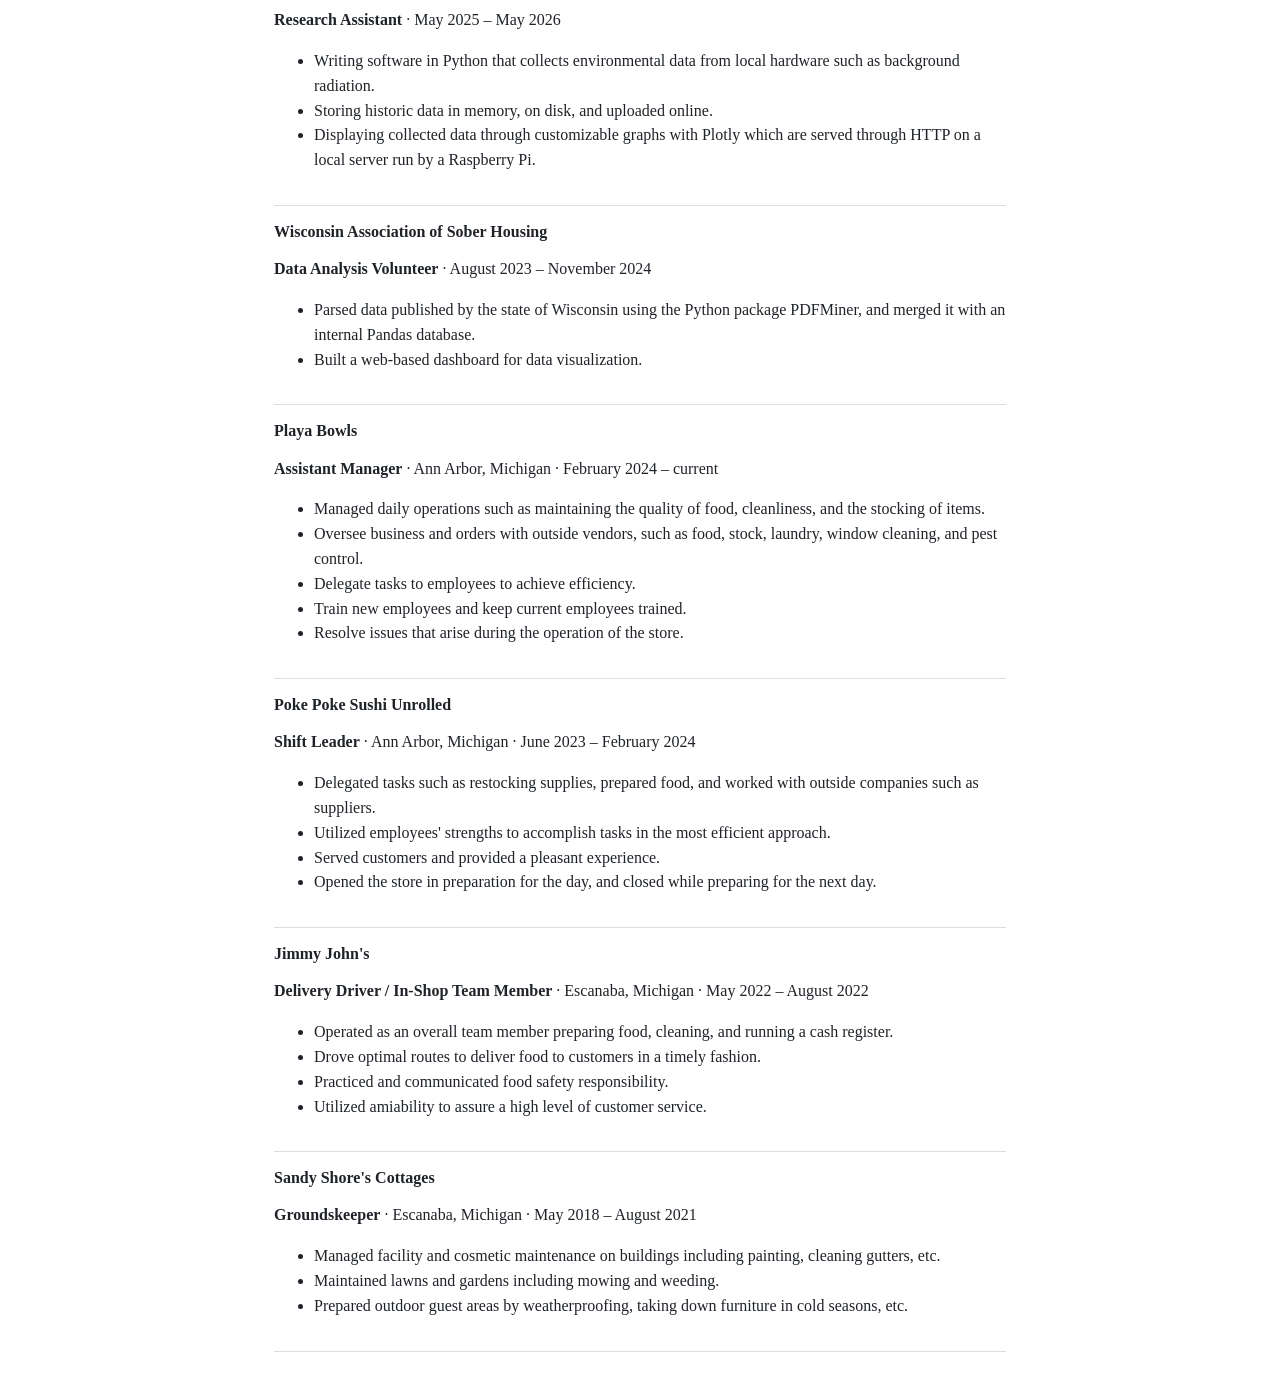
==== commit 3094c58a: "Update index.html" ====
--- a/index.html
+++ b/index.html
@@ -52,8 +52,8 @@
                 <h3>CHARTS</h3>
                 <p>
                     CHARTS: Compute-Efficient Anonymous Routing through Tag Sums began as my undergraduate honors
-                    <a href="/assets/docs/Flath_thesis.pdf">thesis</a>
-                    and <a href="/assets/docs/Flath_oral.pdf">defense</a>,
+                    thesis
+                    and defense,
                     then developed into a full paper which has been submitted for publication.
                     It explores an efficient anonymous routing scheme where anonymity is guaranteed through one
                     honest-but-curious router and, to our knowledge, achieves the fastest known performance among
